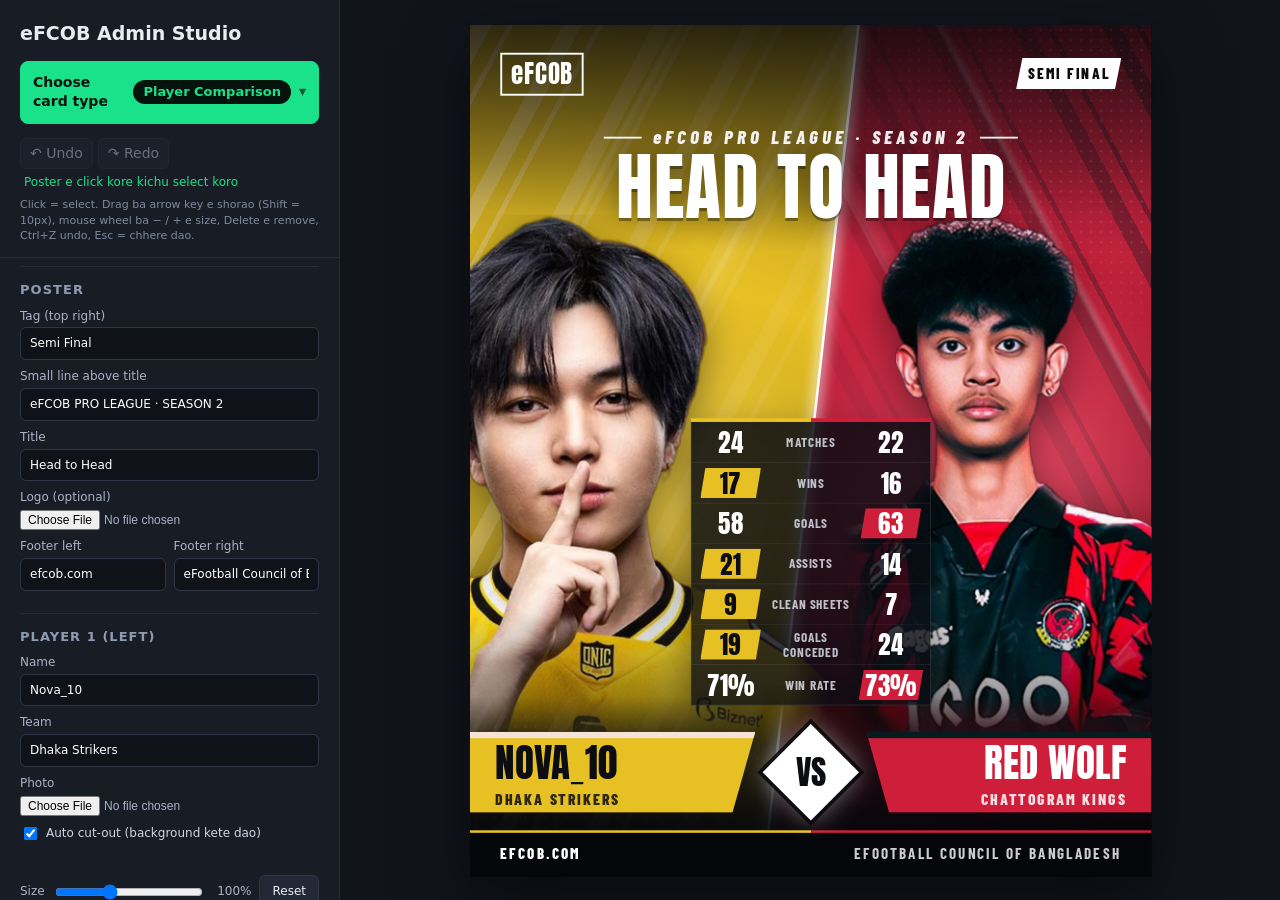
==== index.html @ 9782829a "Add Points Table card (Spotlight, Neon Grid, LED Scoreboard) Co-Authored-By: Claude Opus 5.5 (1M con" ====
<!doctype html>
<html lang="en">
<head>
<meta charset="utf-8">
<meta name="viewport" content="width=device-width, initial-scale=1">
<title>eFCOB Admin Studio</title>
<style>
  * { box-sizing: border-box; }
  html, body { height: 100%; margin: 0; background: #11141b; }
  /* the selected maker fills the page; its left column holds the card list and the form */
  .main { position: fixed; inset: 0; }
  .main iframe { position: absolute; inset: 0; width: 100%; height: 100%; border: 0; display: none; }
  .main iframe.on { display: block; }
</style>
</head>
<body>

<main class="main" id="main"></main>

<script>
/* Card types. To add a new card: put its maker in tools/<id>/ and add one line here. */
const CARD_TYPES = [
  { id: "comparison", name: "Player Comparison", src: "tools/comparison/index.html" },
  { id: "mvp",        name: "MVP",               src: "tools/mvp/index.html" },
  { id: "match-result", name: "Match Result",    src: "tools/match-result/index.html" },
  { id: "top-4",      name: "Top 4",             src: "tools/top-4/index.html" },
  { id: "player-vs-player", name: "Player vs Player", src: "tools/player-vs-player/index.html" },
  { id: "team-vs-team", name: "Team vs Team",    src: "tools/team-vs-team/index.html" },
  { id: "transfer",   name: "Transfer",          src: "tools/transfer/index.html" },
  { id: "best-xi",    name: "Best XI",           src: "tools/best-xi/index.html" },
  { id: "points-table", name: "Points Table",  src: "tools/points-table/index.html" },
];

const main = document.getElementById("main");
const frames = {};   // each maker is loaded once and kept, so switching keeps your edits

function select(id) {
  const t = CARD_TYPES.find(x => x.id === id) || CARD_TYPES[0];
  if (!frames[t.id]) {
    const f = document.createElement("iframe");
    f.src = t.src;
    f.title = t.name;
    main.appendChild(f);
    frames[t.id] = f;
  }
  for (const [k, f] of Object.entries(frames)) f.classList.toggle("on", k === t.id);
  document.title = `${t.name} · eFCOB Admin Studio`;
  if (location.hash.slice(1) !== t.id) history.replaceState(null, "", "#" + t.id);
}

// each maker draws the card list at the top of its form (js/studio-nav.js) and asks to switch through here
window.addEventListener("message", e => {
  const m = e.data || {};
  const id = Object.keys(frames).find(k => frames[k].contentWindow === e.source);
  if (m.type === "studio-ready" && id)
    e.source.postMessage({ type: "studio-cards", cards: CARD_TYPES.map(({ id, name }) => ({ id, name })), current: id }, "*");
  if (m.type === "studio-select") select(m.id);
});

select(location.hash.slice(1));
window.addEventListener("hashchange", () => select(location.hash.slice(1)));
</script>
</body>
</html>
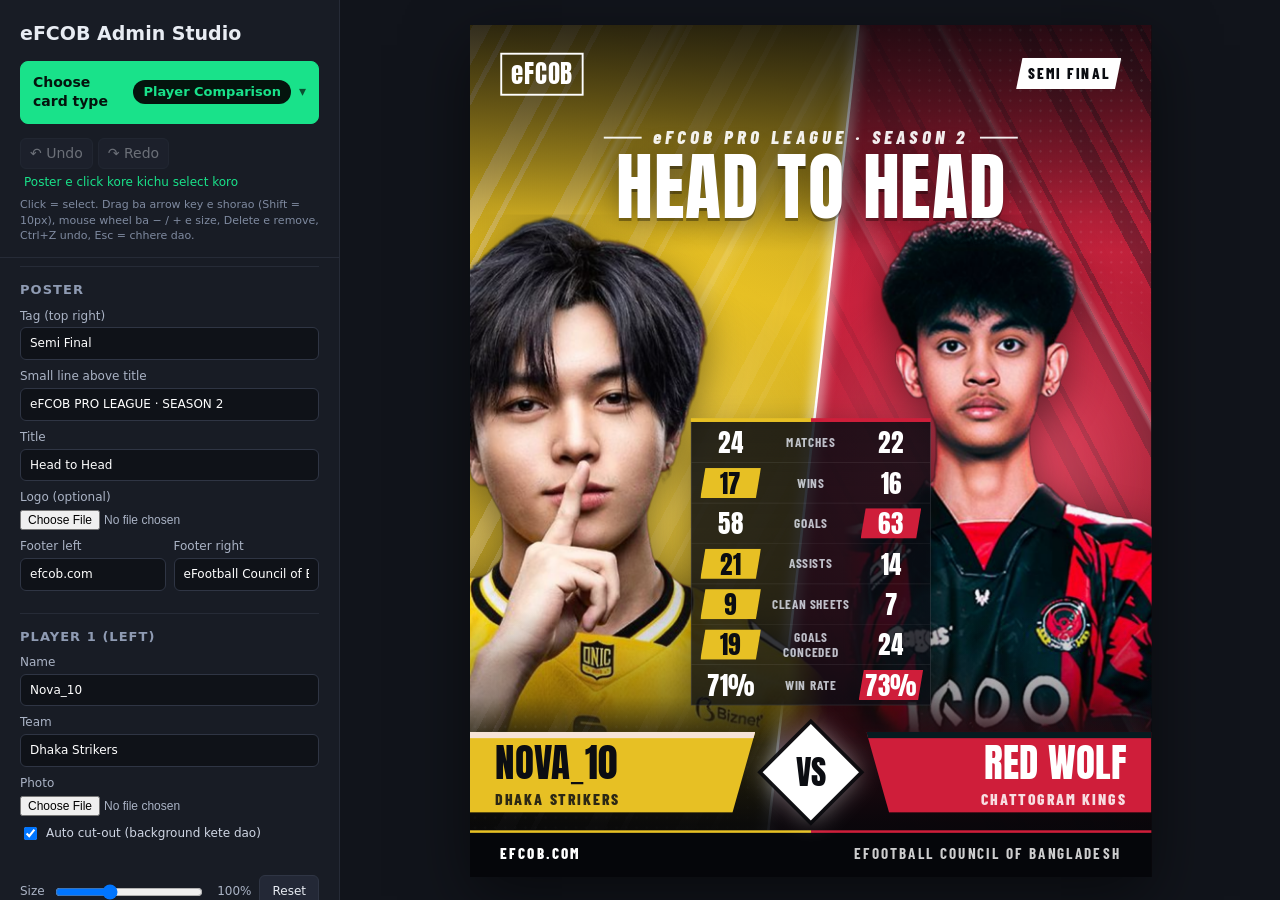
==== commit fcf7cac2: "Add Lineup card (Face-Off, Shirt Wall, Holo Panels) Co-Authored-By: Claude Opus 5.5 (1M context) <no" ====
--- a/index.html
+++ b/index.html
@@ -29,6 +29,8 @@
   { id: "transfer",   name: "Transfer",          src: "tools/transfer/index.html" },
   { id: "best-xi",    name: "Best XI",           src: "tools/best-xi/index.html" },
   { id: "points-table", name: "Points Table",  src: "tools/points-table/index.html" },
+  { id: "fixtures",   name: "Fixtures",          src: "tools/fixtures/index.html" },
+  { id: "lineup",     name: "Lineup",            src: "tools/lineup/index.html" },
 ];
 
 const main = document.getElementById("main");
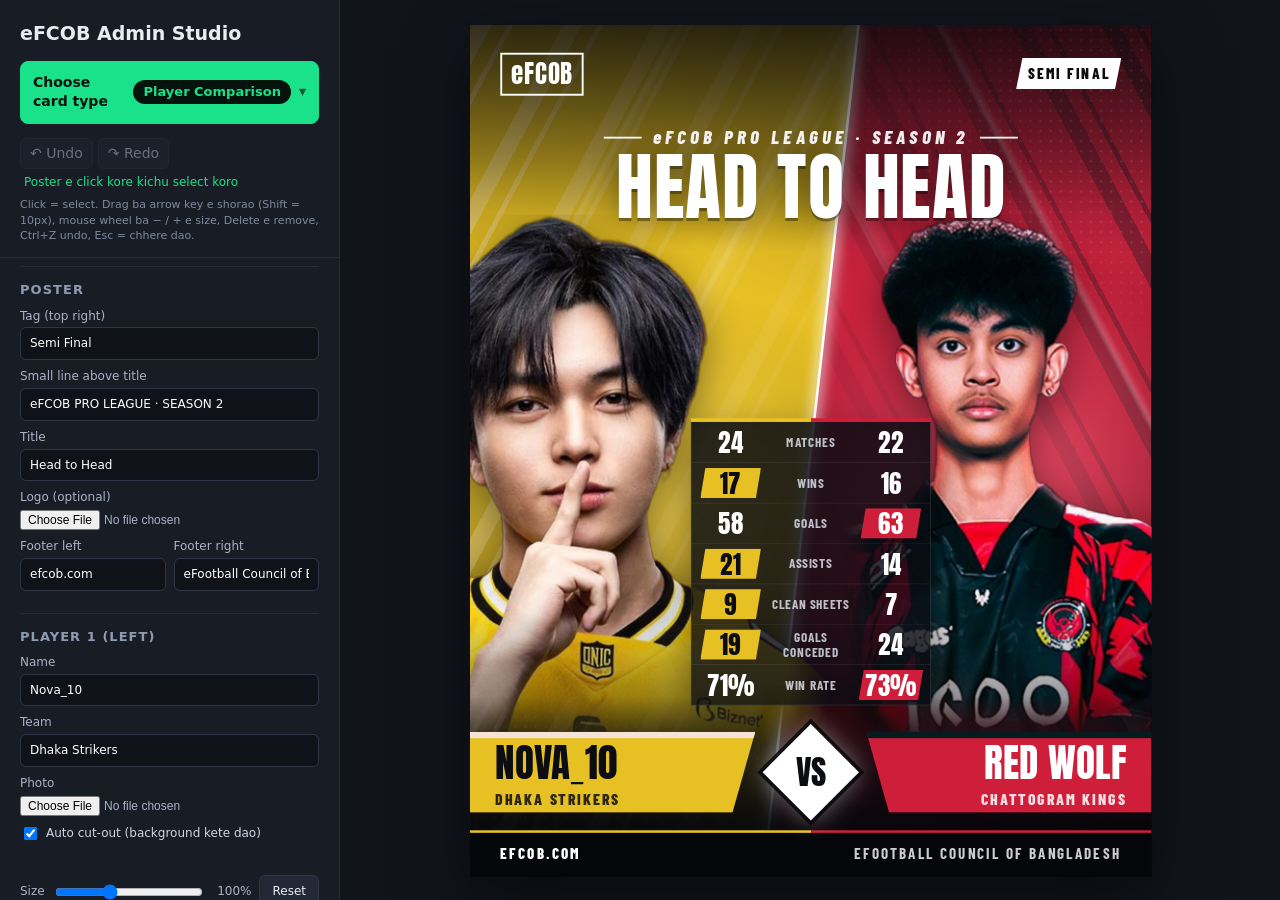
==== commit aa5aa117: "Team Performance card: Diagonal Roster, Arena Shockwave, Neon Tunnel Co-Authored-By: Claude Opus 5.5" ====
--- a/index.html
+++ b/index.html
@@ -31,6 +31,7 @@
   { id: "points-table", name: "Points Table",  src: "tools/points-table/index.html" },
   { id: "fixtures",   name: "Fixtures",          src: "tools/fixtures/index.html" },
   { id: "lineup",     name: "Lineup",            src: "tools/lineup/index.html" },
+  { id: "team-performance", name: "Team Performance", src: "tools/team-performance/index.html" },
 ];
 
 const main = document.getElementById("main");
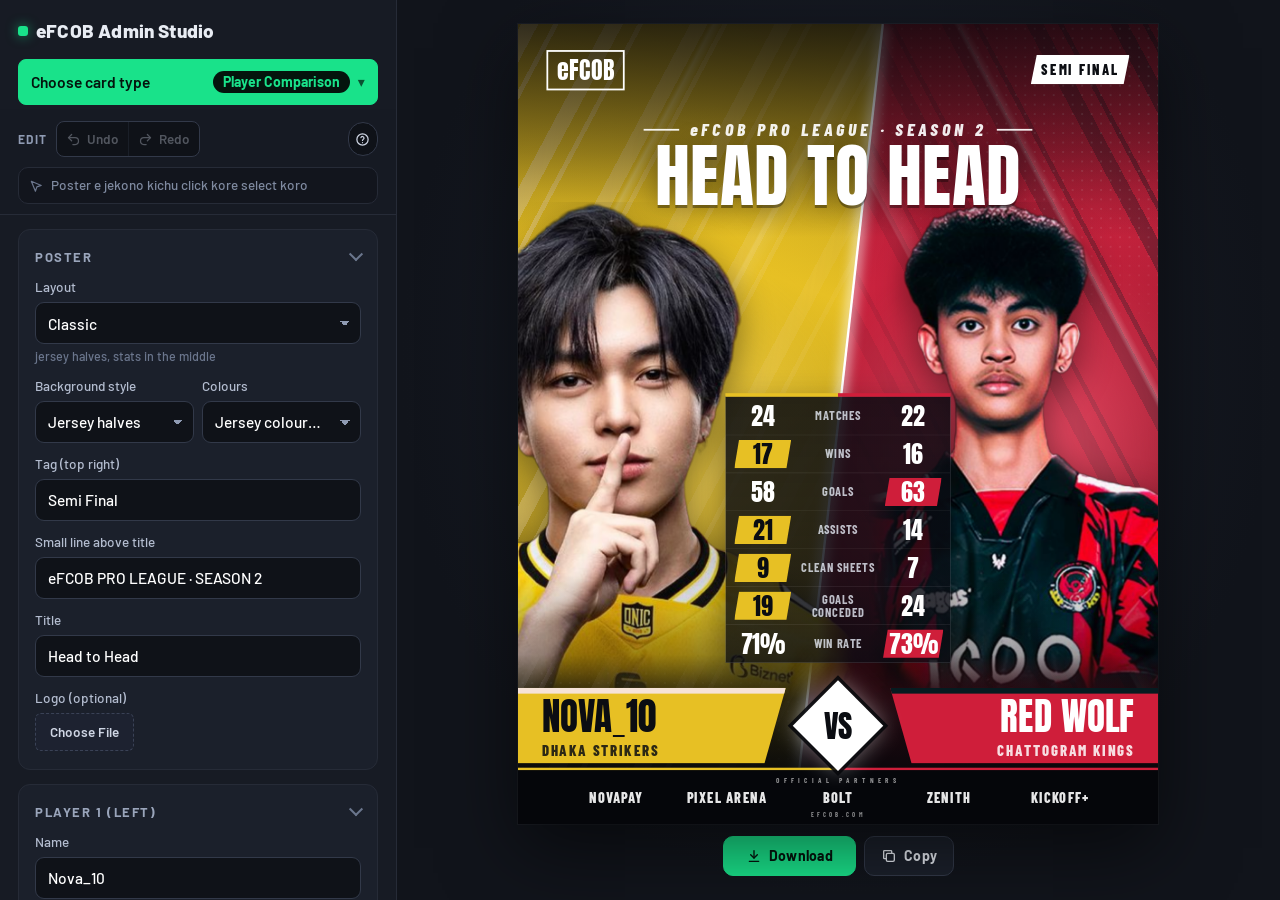
==== commit 1fde6829: "Install the studio as an app (PWA): manifest, icons, offline service worker, Install app button Co-A" ====
--- a/index.html
+++ b/index.html
@@ -4,6 +4,12 @@
 <meta charset="utf-8">
 <meta name="viewport" content="width=device-width, initial-scale=1">
 <title>eFCOB Admin Studio</title>
+<link rel="manifest" href="manifest.webmanifest">
+<meta name="theme-color" content="#11141b">
+<link rel="icon" href="icons/icon-192.png">
+<link rel="apple-touch-icon" href="icons/icon-180.png">
+<meta name="apple-mobile-web-app-capable" content="yes">
+<meta name="apple-mobile-web-app-title" content="eFCOB Studio">
 <style>
   * { box-sizing: border-box; }
   html, body { height: 100%; margin: 0; background: #11141b; }
@@ -32,6 +38,7 @@
   { id: "fixtures",   name: "Fixtures",          src: "tools/fixtures/index.html" },
   { id: "lineup",     name: "Lineup",            src: "tools/lineup/index.html" },
   { id: "team-performance", name: "Team Performance", src: "tools/team-performance/index.html" },
+  { id: "achievement", name: "Achievement",      src: "tools/achievement/index.html" },
 ];
 
 const main = document.getElementById("main");
@@ -56,9 +63,29 @@
   const m = e.data || {};
   const id = Object.keys(frames).find(k => frames[k].contentWindow === e.source);
   if (m.type === "studio-ready" && id)
-    e.source.postMessage({ type: "studio-cards", cards: CARD_TYPES.map(({ id, name }) => ({ id, name })), current: id }, "*");
+    e.source.postMessage({ type: "studio-cards", cards: CARD_TYPES.map(({ id, name }) => ({ id, name })), current: id, install: installState() }, "*");
   if (m.type === "studio-select") select(m.id);
+  if (m.type === "studio-install" && installEvent) {
+    installEvent.prompt();
+    installEvent.userChoice.finally(() => { installEvent = null; tellInstall(); });
+  }
 });
+
+/* Install as an app. The browser's install offer arrives here; each card's "Install app" button (js/studio-nav.js) asks for it. */
+let installEvent = null;
+const standalone = matchMedia("(display-mode: standalone)").matches || navigator.standalone;
+function installState() {
+  if (standalone) return null;
+  if (installEvent) return "ready";
+  if (/iphone|ipad/i.test(navigator.userAgent)) return "ios";
+  return null;
+}
+function tellInstall() {
+  for (const f of Object.values(frames)) f.contentWindow && f.contentWindow.postMessage({ type: "studio-install-state", install: installState() }, "*");
+}
+window.addEventListener("beforeinstallprompt", e => { e.preventDefault(); installEvent = e; tellInstall(); });
+window.addEventListener("appinstalled", () => { installEvent = null; tellInstall(); });
+if ("serviceWorker" in navigator && location.protocol === "https:") navigator.serviceWorker.register("sw.js").catch(() => {});
 
 select(location.hash.slice(1));
 window.addEventListener("hashchange", () => select(location.hash.slice(1)));
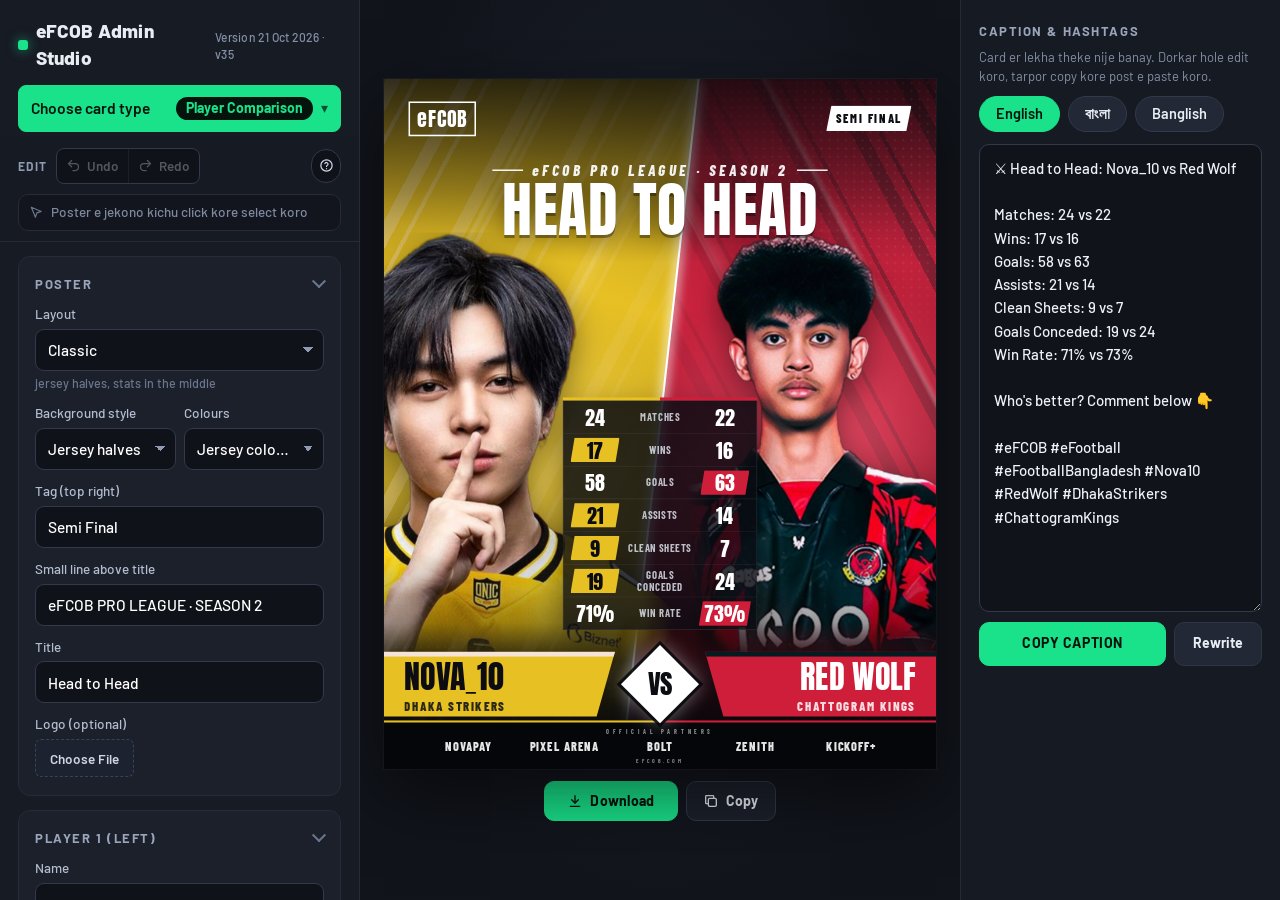
==== commit 8f8dc346: "Version number under the studio title (Version 21 Oct 2026 · v35) + 'new version' refresh notice in " ====
--- a/index.html
+++ b/index.html
@@ -5,6 +5,7 @@
 <meta name="viewport" content="width=device-width, initial-scale=1">
 <title>eFCOB Admin Studio</title>
 <link rel="manifest" href="manifest.webmanifest">
+<script src="version.js"></script>
 <meta name="theme-color" content="#11141b">
 <link rel="icon" href="icons/icon-192.png">
 <link rel="apple-touch-icon" href="icons/icon-180.png">
@@ -63,7 +64,7 @@
   const m = e.data || {};
   const id = Object.keys(frames).find(k => frames[k].contentWindow === e.source);
   if (m.type === "studio-ready" && id)
-    e.source.postMessage({ type: "studio-cards", cards: CARD_TYPES.map(({ id, name }) => ({ id, name })), current: id, install: installState() }, "*");
+    e.source.postMessage({ type: "studio-cards", cards: CARD_TYPES.map(({ id, name }) => ({ id, name })), current: id, install: installState(), version: self.STUDIO_VERSION }, "*");
   if (m.type === "studio-select") select(m.id);
   if (m.type === "studio-install" && installEvent) {
     installEvent.prompt();
@@ -85,7 +86,21 @@
 }
 window.addEventListener("beforeinstallprompt", e => { e.preventDefault(); installEvent = e; tellInstall(); });
 window.addEventListener("appinstalled", () => { installEvent = null; tellInstall(); });
-if ("serviceWorker" in navigator && location.protocol === "https:") navigator.serviceWorker.register("sw.js").catch(() => {});
+if ("serviceWorker" in navigator && location.protocol === "https:") {
+  // a new version was published while the studio is open: offer a refresh (not on the very first install)
+  const hadWorker = !!navigator.serviceWorker.controller;
+  navigator.serviceWorker.addEventListener("controllerchange", () => { if (hadWorker) showUpdate(); });
+  navigator.serviceWorker.register("sw.js", { updateViaCache: "none" }).then(r => setInterval(() => r.update().catch(() => {}), 30 * 60 * 1000)).catch(() => {});
+}
+function showUpdate() {
+  if (document.getElementById("upd")) return;
+  const b = document.createElement("button");
+  b.id = "upd"; b.type = "button"; b.textContent = "Notun version eseche · tap kore refresh koro";
+  b.style.cssText = "position:fixed;left:50%;bottom:20px;transform:translateX(-50%);z-index:99;padding:12px 18px;border:0;border-radius:12px;" +
+    "background:#19e28a;color:#04140d;font:700 14px system-ui,sans-serif;box-shadow:0 10px 30px rgba(0,0,0,.5);cursor:pointer";
+  b.onclick = () => location.reload();
+  document.body.appendChild(b);
+}
 
 select(location.hash.slice(1));
 window.addEventListener("hashchange", () => select(location.hash.slice(1)));
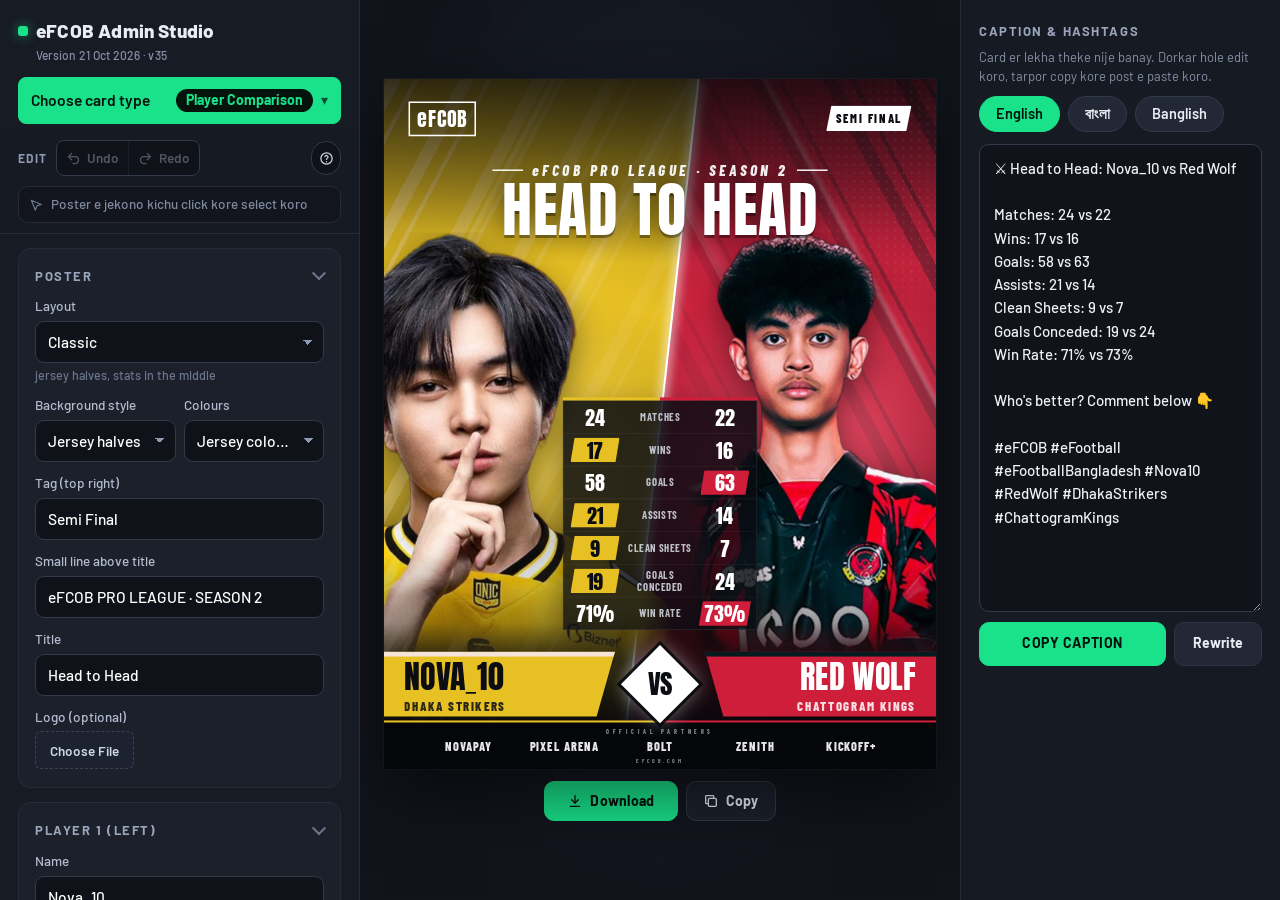
==== commit b7a38b93: "Installed app updates itself (no notice): reloads right after opening, or when you come back to it; " ====
--- a/index.html
+++ b/index.html
@@ -87,19 +87,20 @@
 window.addEventListener("beforeinstallprompt", e => { e.preventDefault(); installEvent = e; tellInstall(); });
 window.addEventListener("appinstalled", () => { installEvent = null; tellInstall(); });
 if ("serviceWorker" in navigator && location.protocol === "https:") {
-  // a new version was published while the studio is open: offer a refresh (not on the very first install)
-  const hadWorker = !!navigator.serviceWorker.controller;
-  navigator.serviceWorker.addEventListener("controllerchange", () => { if (hadWorker) showUpdate(); });
-  navigator.serviceWorker.register("sw.js", { updateViaCache: "none" }).then(r => setInterval(() => r.update().catch(() => {}), 30 * 60 * 1000)).catch(() => {});
-}
-function showUpdate() {
-  if (document.getElementById("upd")) return;
-  const b = document.createElement("button");
-  b.id = "upd"; b.type = "button"; b.textContent = "Notun version eseche · tap kore refresh koro";
-  b.style.cssText = "position:fixed;left:50%;bottom:20px;transform:translateX(-50%);z-index:99;padding:12px 18px;border:0;border-radius:12px;" +
-    "background:#19e28a;color:#04140d;font:700 14px system-ui,sans-serif;box-shadow:0 10px 30px rgba(0,0,0,.5);cursor:pointer";
-  b.onclick = () => location.reload();
-  document.body.appendChild(b);
+  // a new version was published: the installed app updates itself. Right after opening it reloads at once;
+  // while someone is working it waits until they leave the app and come back, so nothing they typed is lost mid-edit.
+  const hadWorker = !!navigator.serviceWorker.controller, opened = Date.now();
+  let pending = false;
+  navigator.serviceWorker.addEventListener("controllerchange", () => {
+    if (!hadWorker) return;
+    if (document.hidden || Date.now() - opened < 15000) location.reload(); else pending = true;
+  });
+  navigator.serviceWorker.register("sw.js", { updateViaCache: "none" }).then(r => {
+    document.addEventListener("visibilitychange", () => {
+      if (document.visibilityState === "visible") { if (pending) location.reload(); else r.update().catch(() => {}); }
+    });
+    setInterval(() => r.update().catch(() => {}), 30 * 60 * 1000);
+  }).catch(() => {});
 }
 
 select(location.hash.slice(1));
